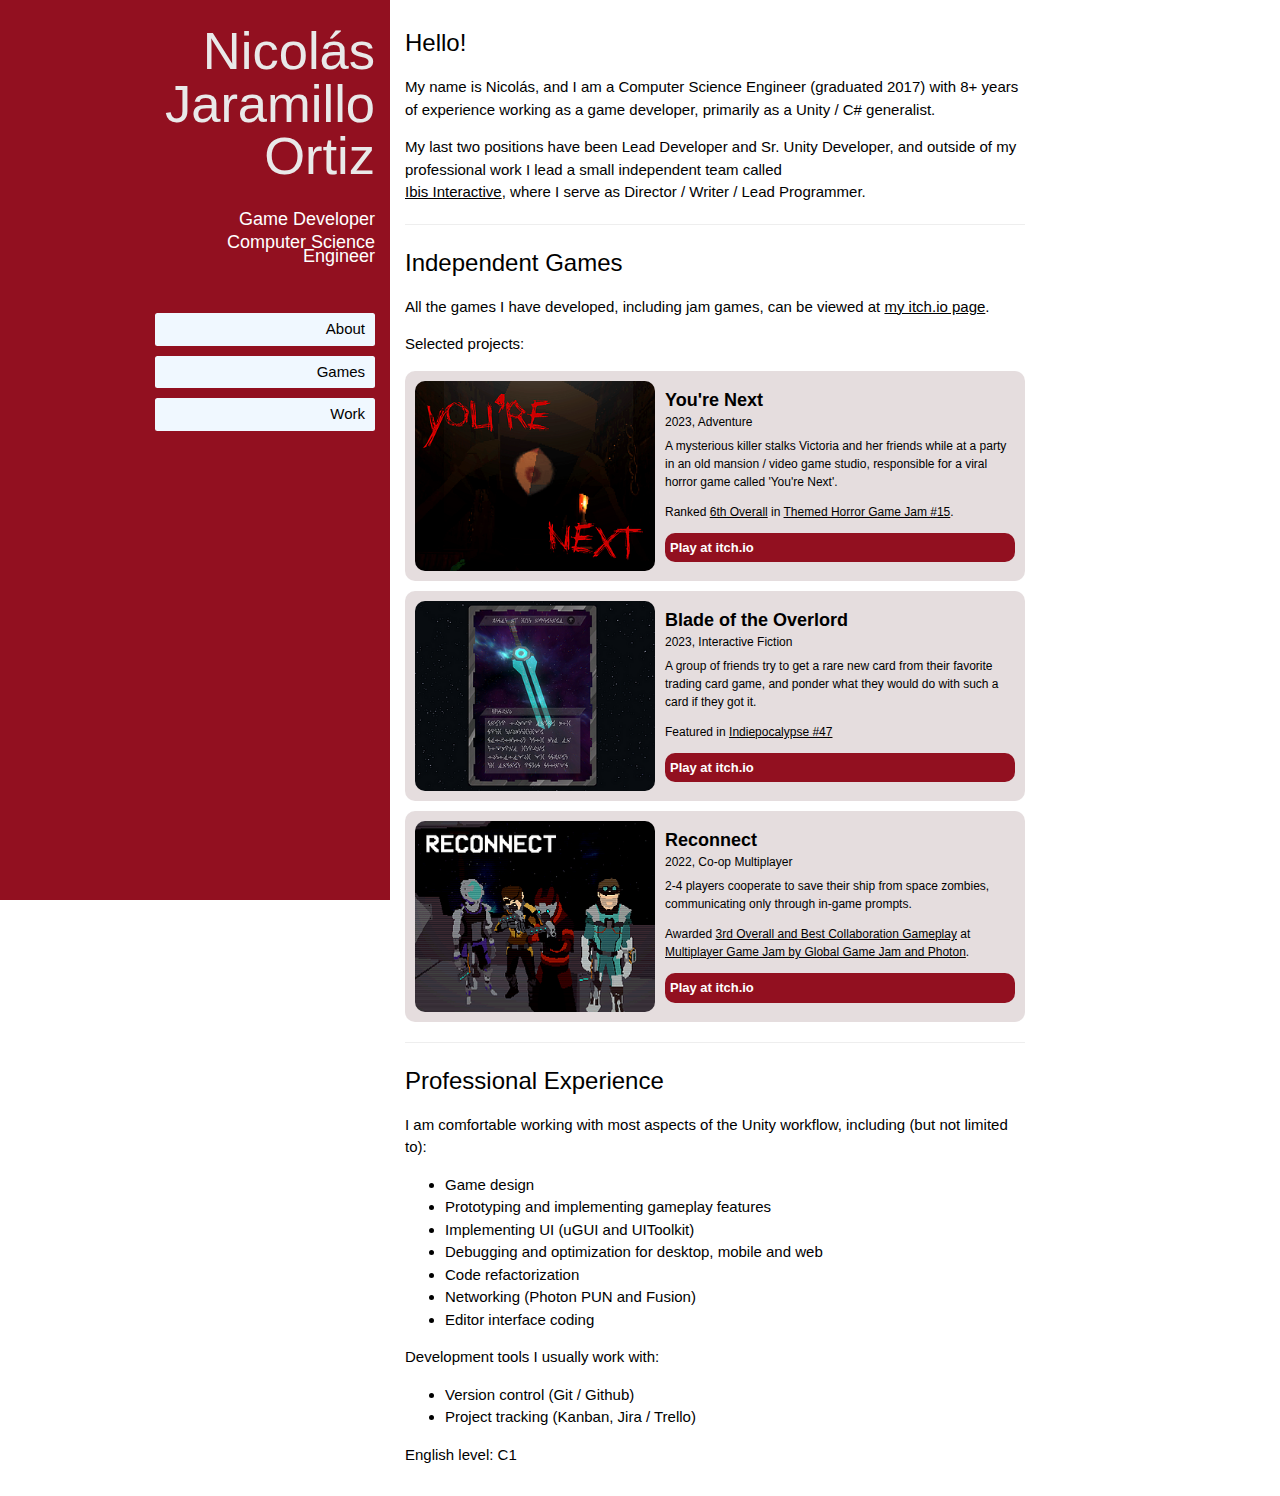
==== index.html @ 831c1772 "selected projects" ====
<!DOCTYPE html>
<html lang="en">
<head>
    <meta charset="UTF-8">
    <meta name="viewport" content="width=device-width, initial-scale=1.0">
    <title>Nicolás Jaramillo Ortiz - Portfolio</title>
    <link rel="stylesheet" href="styles.css"> 
    <link rel="stylesheet" href="https://www.w3schools.com/w3css/4/w3.css"> 
</head>
<body>
    <section class="nav">
        <div class="content">
            <div class="nav-info">
                <h1>Nicolás Jaramillo Ortiz</h1>
                <div class="subtitle">
                    <h3>Game Developer</h3>
                    <h3>Computer Science Engineer</h3>
                </div>
            </div>
            <div class="nav-buttons">
                <a class="nav-button" href="#about">
                    <span class="nav-button-label">About</span>
                </a>
                <a class="nav-button" href="#games">
                    <span class="nav-button-label">Games</span>
                </a>
                <a class="nav-button" href="#work">
                    <span class="nav-button-label">Work</span>
                </a>
            </div>
        </div>
    </section>
    <section class="page">
        <div class="content">
            <section id="about">
                <h3>Hello!</h3>
                <p>
                    My name is Nicolás, and I am a Computer Science Engineer (graduated 2017) 
                    with 8+ years of experience working as a game developer, 
                    primarily as a Unity / C# generalist.
                </p>
                <p>
                    My last two positions have been Lead Developer and Sr. Unity Developer,
                    and outside of my professional work I lead a small independent team called<br>
                    <a href="https://ibis-interactive.github.io/">Ibis Interactive</a>,
                    where I serve as Director / Writer / Lead Programmer. 
                </p>
            </section>
            <hr>
            <section id="games">
                <h3>Independent Games</h3>
                <p>
                    All the games I have developed, including jam games, can be viewed at <a href="https://njaramillo.itch.io/">my itch.io page</a>.
                </p>
                <p>Selected projects:</p>
                <div>

                    <div class="game">
                        <img class="thumbnail" src="images/games/youre-next.png">
                        <div class="game-info">
                            <h4>You're Next</h4>
                            <h5>2023, Adventure</h5>
                            <p>
                                A mysterious killer stalks Victoria and her friends while at a party in an old mansion / video game studio, responsible for a viral horror game called 'You're Next'.
                            </p>
                            <p>
                                Ranked <a href="https://itch.io/jam/themed-horror-game-jam-15/rate/2287063" target="_blank">6th Overall</a> in <a href="https://itch.io/jam/themed-horror-game-jam-15">Themed Horror Game Jam #15</a>.
                            </p>
                            <a
                                class="play-game-btn" 
                                href="https://njaramillo.itch.io/youre-next"
                                target="_blank"
                            >Play at itch.io</a>
                        </div>
                    </div>

                    <div class="game">
                        <img class="thumbnail" src="images/games/blade.png">
                        <div class="game-info">
                            <h4>Blade of the Overlord</h4>
                            <h5>2023, Interactive Fiction</h5>
                            <p>
                                A group of friends try to get a rare new card from their favorite trading card game, and ponder what they would do with such a card if they got it.
                            </p>
                            <p>
                                Featured in <a href="https://pizzapranks.itch.io/indiepocalypse-47" target="_blank">Indiepocalypse #47</a>
                            </p>
                            <a
                                class="play-game-btn" 
                                href="https://njaramillo.itch.io/blade-of-the-overlord"
                                target="_blank"
                            >Play at itch.io</a>
                        </div>
                    </div>

                    <div class="game">
                        <img class="thumbnail" src="images/games/reconnect.png">
                        <div class="game-info">
                            <h4>Reconnect</h4>
                            <h5>2022, Co-op Multiplayer</h5>
                            <p>
                                2-4 players cooperate to save their ship from space zombies, communicating only through in-game prompts.
                            </p>
                            <p>
                                Awarded <a href="https://itch.io/jam/themed-horror-game-jam-15/rate/2287063" target="_blank">3rd Overall and Best Collaboration Gameplay</a> at <a href="https://itch.io/jam/back-to-school-multiplayer-game-jam-2022" target="_blank">Multiplayer Game Jam by Global Game Jam and Photon</a>.
                            </p>
                            <a
                                class="play-game-btn" 
                                href="https://njaramillo.itch.io/reconnect"
                                target="_blank"
                            >Play at itch.io</a>
                        </div>
                    </div>
                    
                </div>
            </section>
            <hr>
            <section id="work">
                <h3>Professional Experience</h3>
                <p>I am comfortable working with most aspects of the Unity workflow, including (but not limited to):</p>
                <ul>
                    <li>Game design</li>
                    <li>Prototyping and implementing gameplay features</li>
                    <li>Implementing UI (uGUI and UIToolkit)</li>
                    <li>Debugging and optimization for desktop, mobile and web</li>
                    <li>Code refactorization</li>
                    <li>Networking (Photon PUN and Fusion)</li>
                    <li>Editor interface coding</li>
                </ul>
                <p>Development tools I usually work with:</p>
                <ul>
                    <li>Version control (Git / Github)</li>
                    <li>Project tracking (Kanban, Jira / Trello)</li>
                </ul>
                <p>English level: C1</p>
        </div>
    </section>
</body>
</html>
---- styles.css ----
.game
{
    width: 100%;
    background-color: #dbcfd1b5;
    border-radius: 10px;
    display: flex;
    padding: 10px;
    margin-bottom: 10px;
}

.thumbnail
{
    border-radius: 10px;
    width: 40%;
    object-fit: contain;
}

.game-info
{
    width: 60%;
    height: 100%;
    margin-left: 10px;
}

.game-info h4
{
    font-size: 18px;
    font-weight: bold;
    line-height: 1;
}

.game-info h5
{
    font-size: 12px;
    line-height: 0.5;
}

.game-info p
{
    font-size: 12px;
}

.play-game-btn
{
    display: block;
    padding: 5px;
    border-radius: 10px;
    background-color: #921020;
    color: white;
    font-size: 13px;
    font-weight: bold;
    text-decoration: none;
}

.nav
{
    background-color: #921020;
    width: calc(50% - 250px);
    position: fixed;
    height: 100%;
    max-height: 100%;
}

.nav .content
{
    padding: 15px;
    position: relative;
    float: right;
    width: 250px;
    height: 100%;
}

.nav-info h1
{
    line-height: 1;
    text-align: right;
    font-size: 3.5em;
    color: rgb(233, 233, 233);
}

.nav-info .subtitle
{
    padding-top: 10px;
    text-align: right;
    line-height: 0.75;
    color: rgb(255, 255, 255);
}

.nav-info h3
{
    font-size: 1.2em;
}

.page
{
    width: calc(50% + 250px);
    display: block;
    float: right;
}

.page .content
{
    float: left;
    width: 650px;
    height: 100%;
    padding: 15px;
}

.nav-buttons
{
    margin-top: 50px;
}

.nav-button
{
    display: block;
    background-color: aliceblue;
    margin: 10px 0;
    border-radius: 2.5px;
    text-decoration: none;
}

.nav-button:hover
{
    background-color: #33887A;
    border-radius: 2.5px;
    color: white;
}

.selected
{
    background-color: #002E28;
    border-radius: 2.5px;
    color: white;
}

.nav-button-label
{
    display: block;
    text-align: right;
    padding: 5px 10px;
}

@media only screen and (max-width:1000px)
{
    .nav
    {
        width: 100%;
        max-height: 90px;
        min-height: 40px;
        height: 12vw;
        background: #921020;
        float: left;
    }

    .nav .content
    {
        position: relative;
        width: 100%;
        padding-left: 7.5%;
        height: 100%;
        margin: 0 auto;
    }

    .nav-info .subtitle
    {
        display: flex;
        justify-content: space-between;
        padding-top: 1vw;
    }

    .nav-info
    {
        max-width: 50%;
    }

    .nav-info h1
    {
        line-height: 0.1;
        font-size: 4.6vw;
        text-align: left;
    }

    .nav-info h3
    {
        font-size: 15px;
    }

    .nav-buttons
    {
        width: 40%;
        position: absolute;
        right: 15px;
        top: 0;
        margin-top: 10px;
        display: flex;
        height: 65%;
    }

    .nav-button
    {
        height: 100%;
        flex: 1;
        margin: 5px;
        justify-content: center;
        align-content: center;
    }

    .selected
    {
        height: 100%;
        justify-content: center;
        align-content: center;
    }

    .nav-button-label
    {
        text-align: center;
        line-height: 1.25;
    }

    .page
    {
        width: 100%;
        float: left;
        display: flex;
        justify-content: center;
        align-items: center;
        padding-top: 90px;
    }
}

@media only screen and (max-width:700px)
{
    .nav-info .subtitle
    {
        visibility: hidden;
    }

    .nav-info h1
    {
        line-height: 0.86;
        font-size: 4vw;
    }

    .nav
    {
        height: 7.5vw
    }

    .nav .content
    {
        padding-top: 0px;
    }

    .page
    {
        padding-top: 5vw;
    }

    .nav-buttons
    {
        margin-top: 0;
    }

    .nav-button-label
    {
        font-size: 2vw;
        line-height: 1;
    }

    .nav-buttons
    {
        width: 45%;
        height: 70%;
    }
}
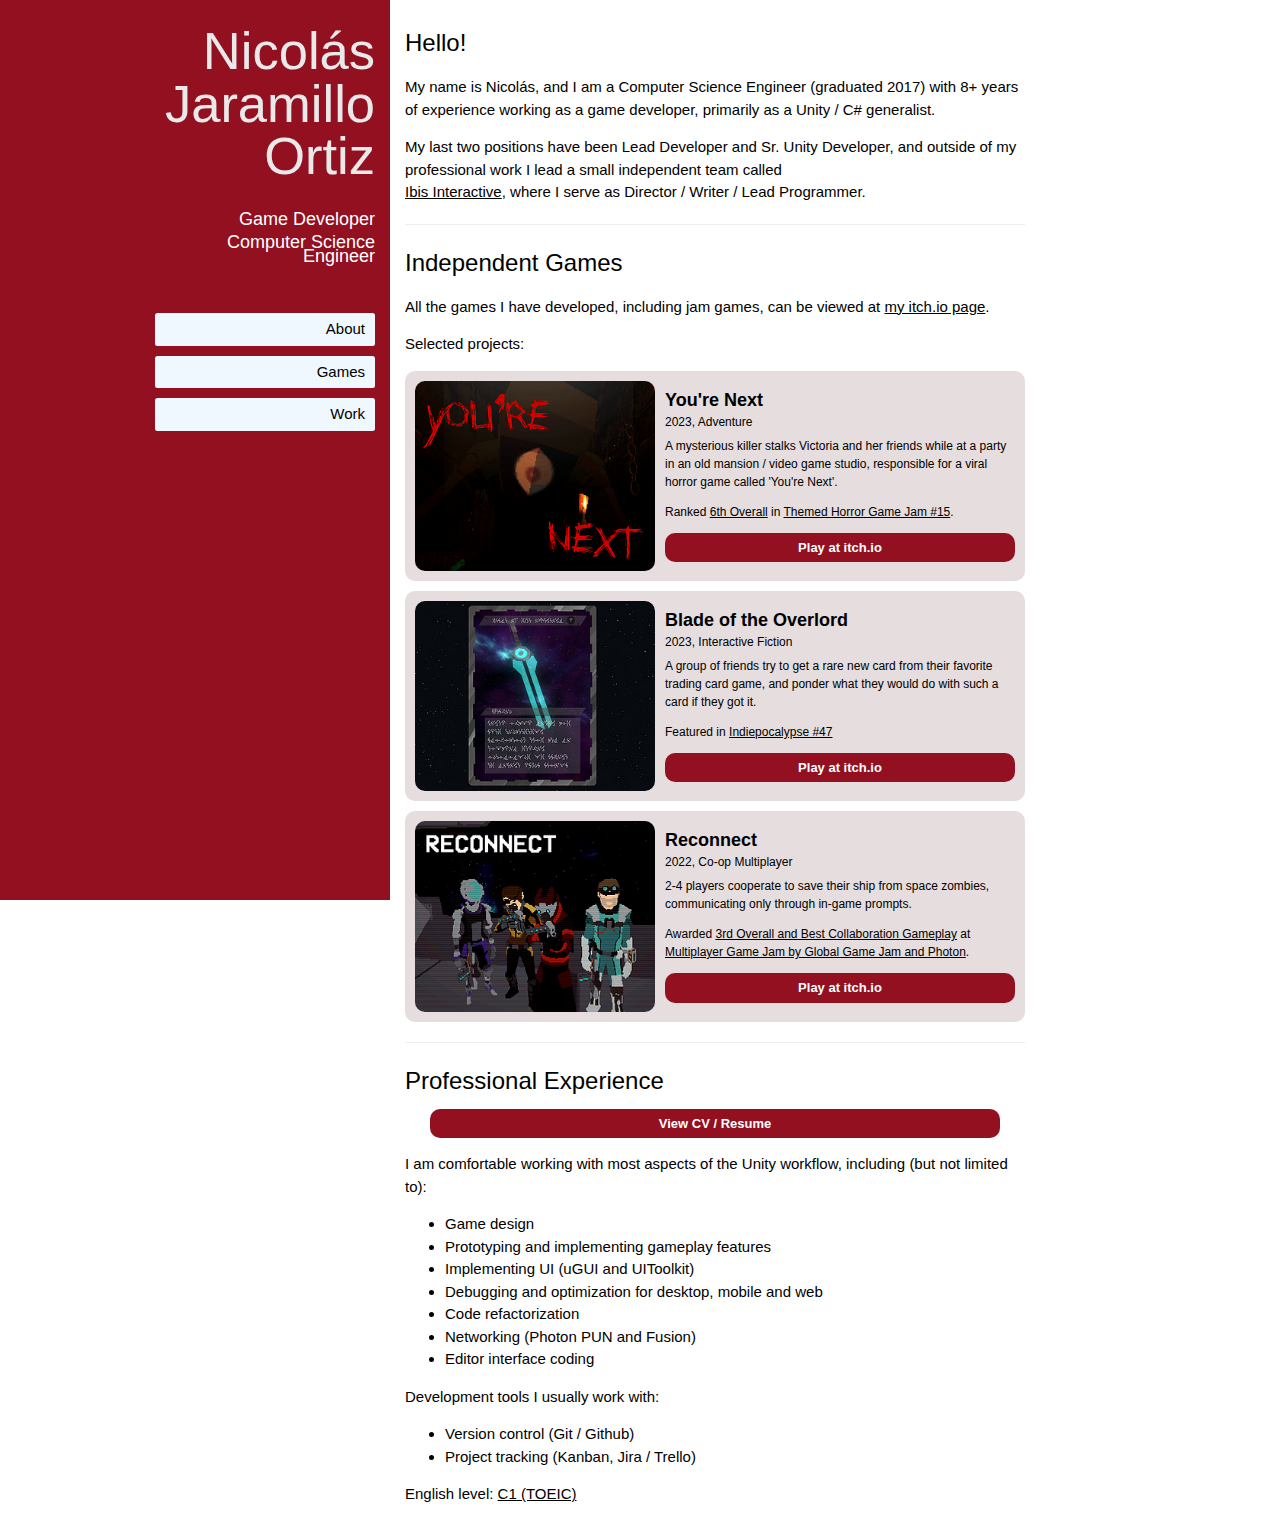
==== commit dc24d81b: "resume" ====
--- a/index.html
+++ b/index.html
@@ -117,6 +117,7 @@
             <hr>
             <section id="work">
                 <h3>Professional Experience</h3>
+                <a class="resume-btn" href="https://drive.google.com/file/d/1Tozuwv4XGOQXOXQSfHz2F4Dopp8ogQ15/view?usp=drive_link" target="_blank">View CV / Resume</a>
                 <p>I am comfortable working with most aspects of the Unity workflow, including (but not limited to):</p>
                 <ul>
                     <li>Game design</li>
@@ -132,7 +133,7 @@
                     <li>Version control (Git / Github)</li>
                     <li>Project tracking (Kanban, Jira / Trello)</li>
                 </ul>
-                <p>English level: C1</p>
+                <p>English level: <a href="https://drive.google.com/file/d/1Em8xGtRNuFofacpXKhWxbnAyxIQt79CO/view?usp=drive_link" target="_blank">C1 (TOEIC)</a></p>
         </div>
     </section>
 </body>
--- a/styles.css
+++ b/styles.css
@@ -50,6 +50,21 @@
     font-size: 13px;
     font-weight: bold;
     text-decoration: none;
+    text-align: center;
+}
+
+.resume-btn
+{
+    display: block;
+    padding: 5px;
+    border-radius: 10px;
+    background-color: #921020;
+    color: white;
+    font-size: 13px;
+    font-weight: bold;
+    text-decoration: none;
+    text-align: center;
+    margin: 0 25px;
 }
 
 .nav
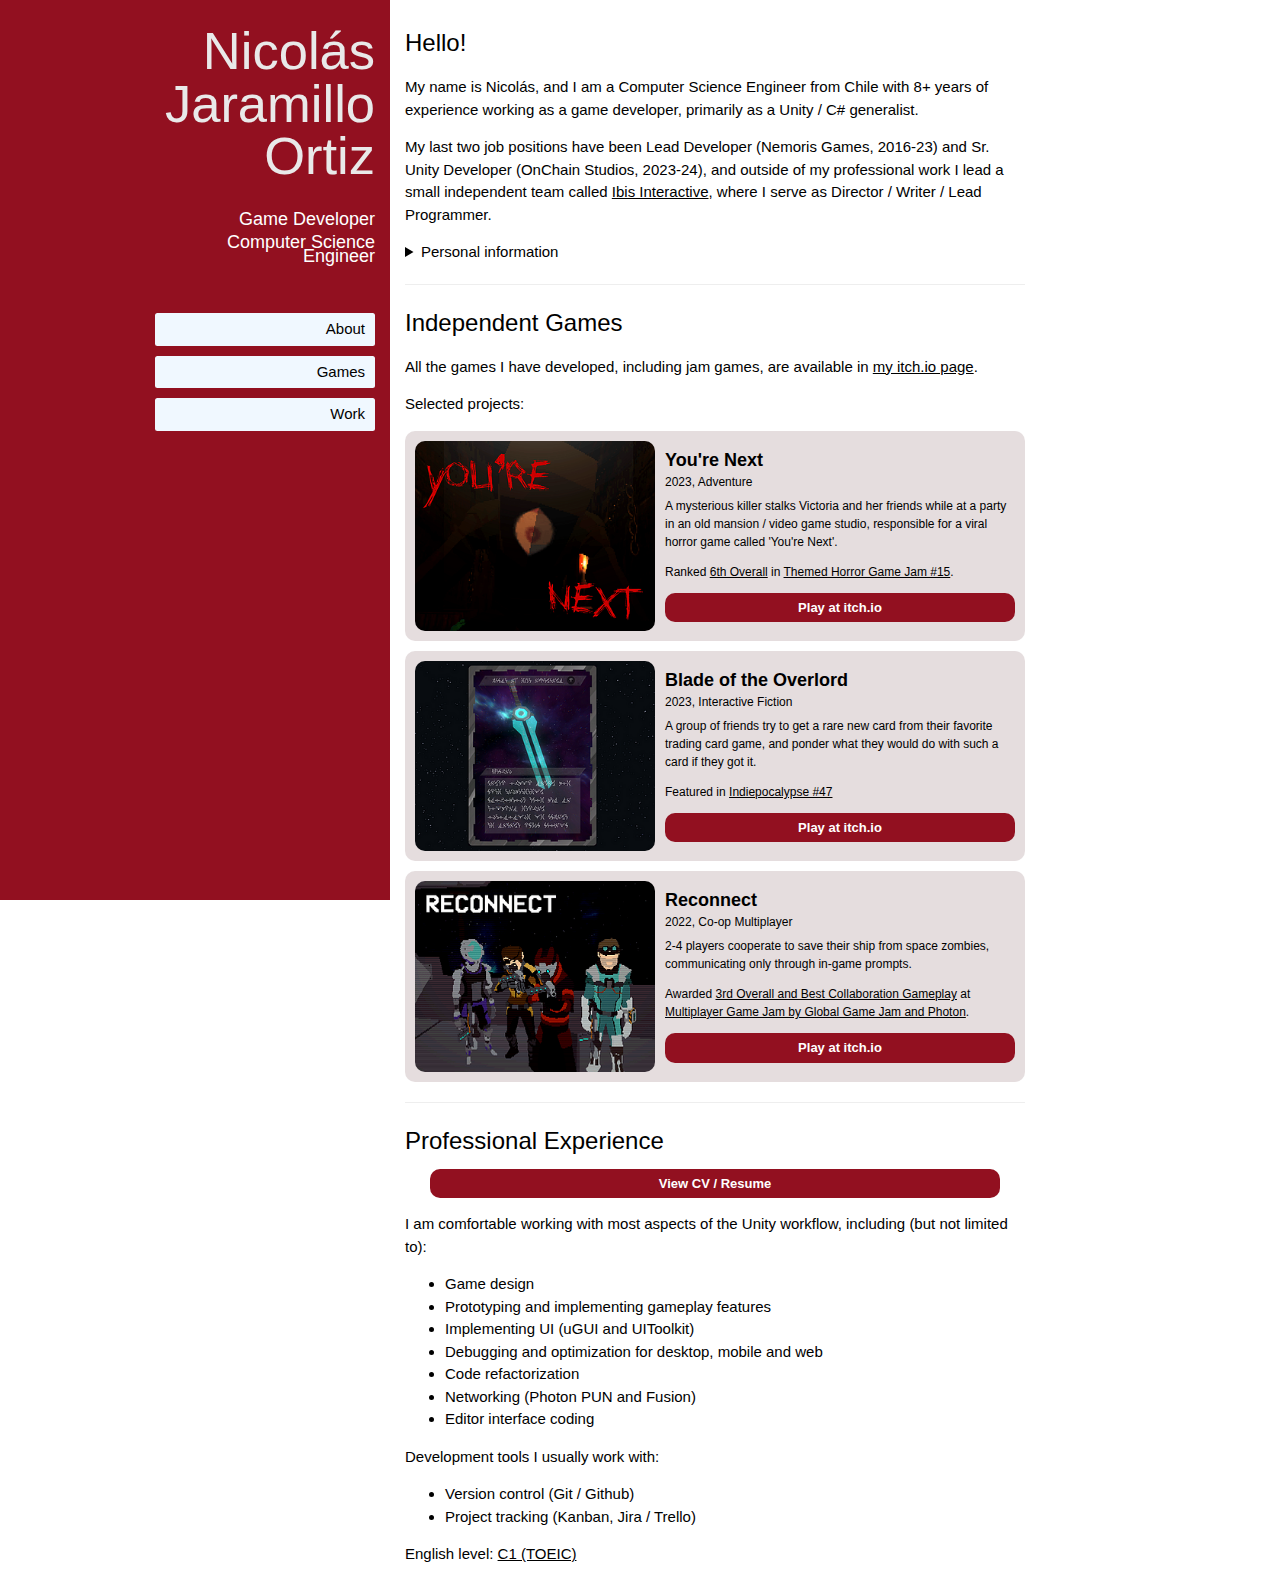
==== commit 2b7f793c: "personal data" ====
--- a/index.html
+++ b/index.html
@@ -35,22 +35,31 @@
             <section id="about">
                 <h3>Hello!</h3>
                 <p>
-                    My name is Nicolás, and I am a Computer Science Engineer (graduated 2017) 
+                    My name is Nicolás, and I am a Computer Science Engineer from Chile 
                     with 8+ years of experience working as a game developer, 
                     primarily as a Unity / C# generalist.
                 </p>
                 <p>
-                    My last two positions have been Lead Developer and Sr. Unity Developer,
-                    and outside of my professional work I lead a small independent team called<br>
+                    My last two job positions have been Lead Developer (Nemoris Games, 2016-23) and Sr. Unity Developer (OnChain Studios, 2023-24),
+                    and outside of my professional work I lead a small independent team called
                     <a href="https://ibis-interactive.github.io/">Ibis Interactive</a>,
                     where I serve as Director / Writer / Lead Programmer. 
                 </p>
+                <details>
+                    <summary>Personal information</summary>
+                    <ul>
+                        <li>My last name is Jaramillo and my maternal last name is Ortiz; in Chile we use both</li>
+                        <li>My preferred pronouns are he/him</li>
+                        <li>My first language is spanish</li>
+                        <li>My timezone is Santiago Time (GMT-4)</li>
+                    </ul>
+                </details>
             </section>
             <hr>
             <section id="games">
                 <h3>Independent Games</h3>
                 <p>
-                    All the games I have developed, including jam games, can be viewed at <a href="https://njaramillo.itch.io/">my itch.io page</a>.
+                    All the games I have developed, including jam games, are available in <a href="https://njaramillo.itch.io/">my itch.io page</a>.
                 </p>
                 <p>Selected projects:</p>
                 <div>
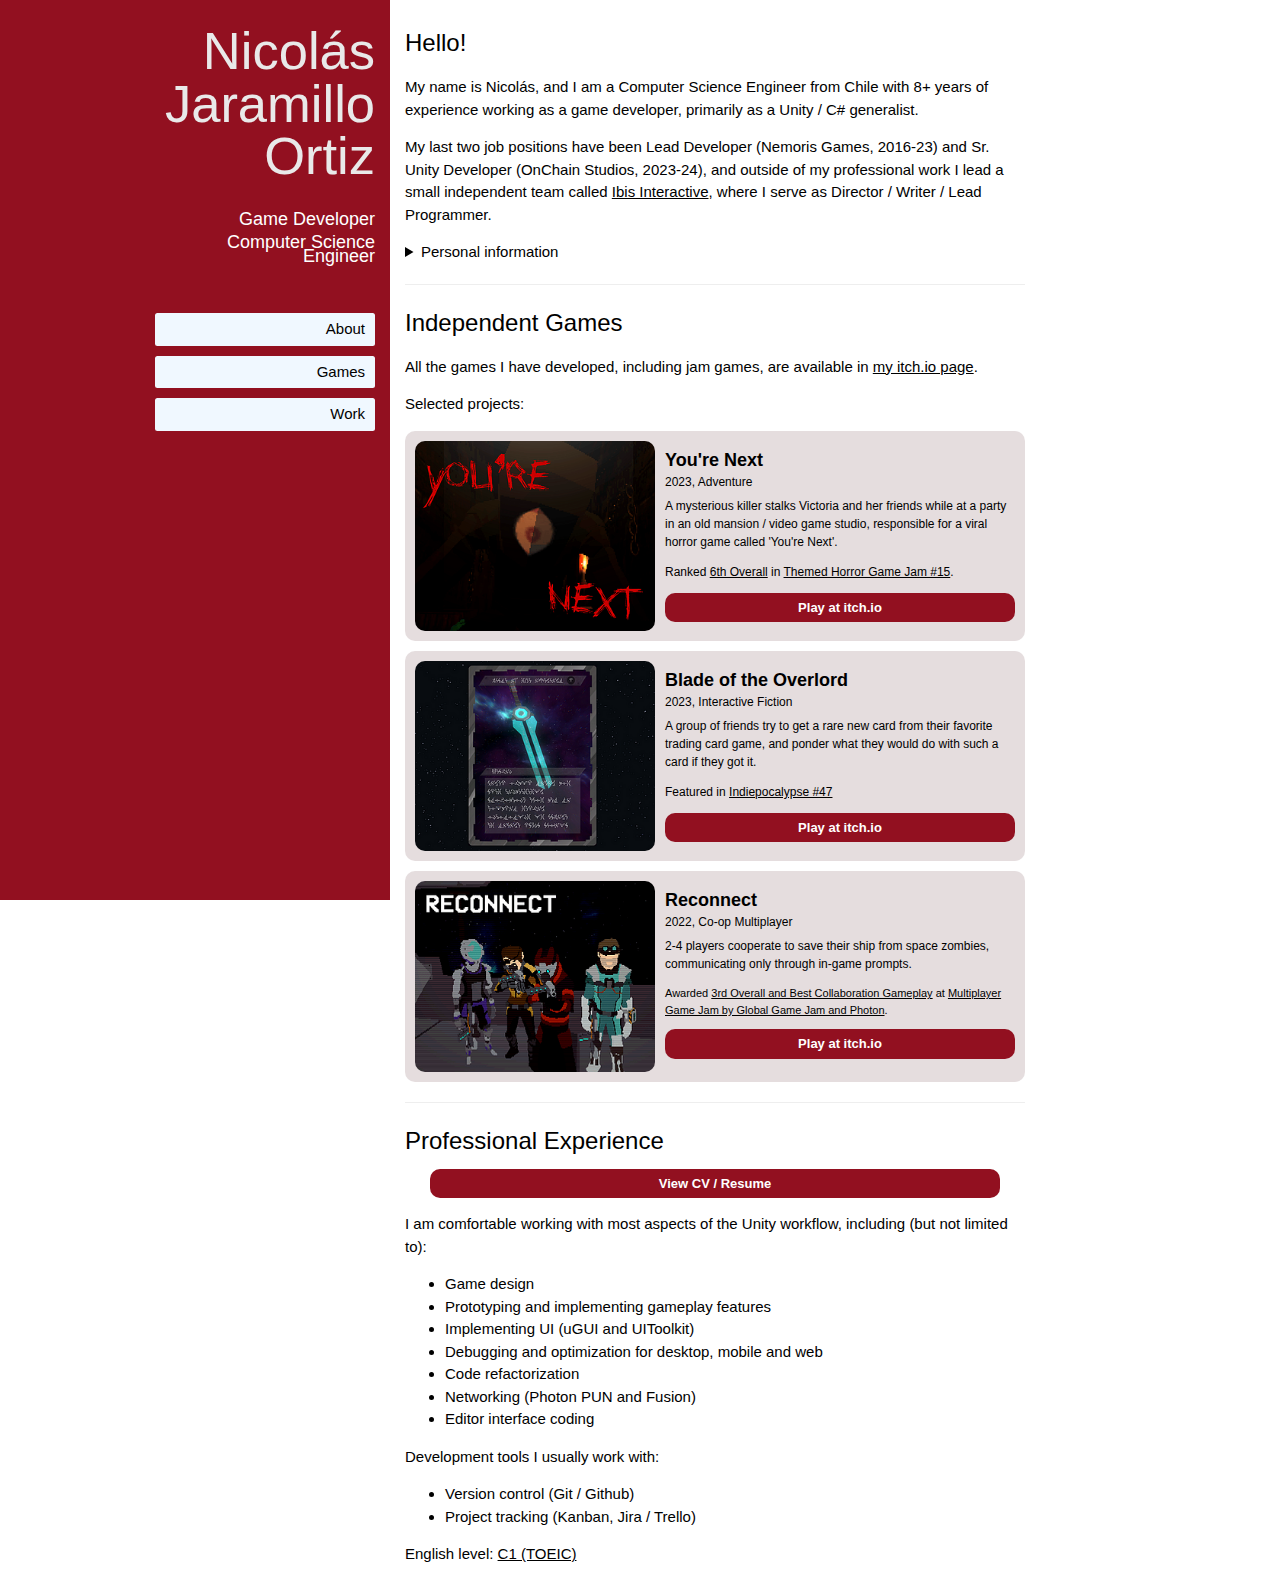
==== commit f98aadb8: "fix reconnect" ====
--- a/index.html
+++ b/index.html
@@ -110,7 +110,7 @@
                             <p>
                                 2-4 players cooperate to save their ship from space zombies, communicating only through in-game prompts.
                             </p>
-                            <p>
+                            <p id="reconnectAwards">
                                 Awarded <a href="https://itch.io/jam/themed-horror-game-jam-15/rate/2287063" target="_blank">3rd Overall and Best Collaboration Gameplay</a> at <a href="https://itch.io/jam/back-to-school-multiplayer-game-jam-2022" target="_blank">Multiplayer Game Jam by Global Game Jam and Photon</a>.
                             </p>
                             <a
--- a/styles.css
+++ b/styles.css
@@ -154,6 +154,11 @@
     display: block;
     text-align: right;
     padding: 5px 10px;
+}
+
+#reconnectAwards
+{
+    font-size: 11px;
 }
 
 @media only screen and (max-width:1000px)
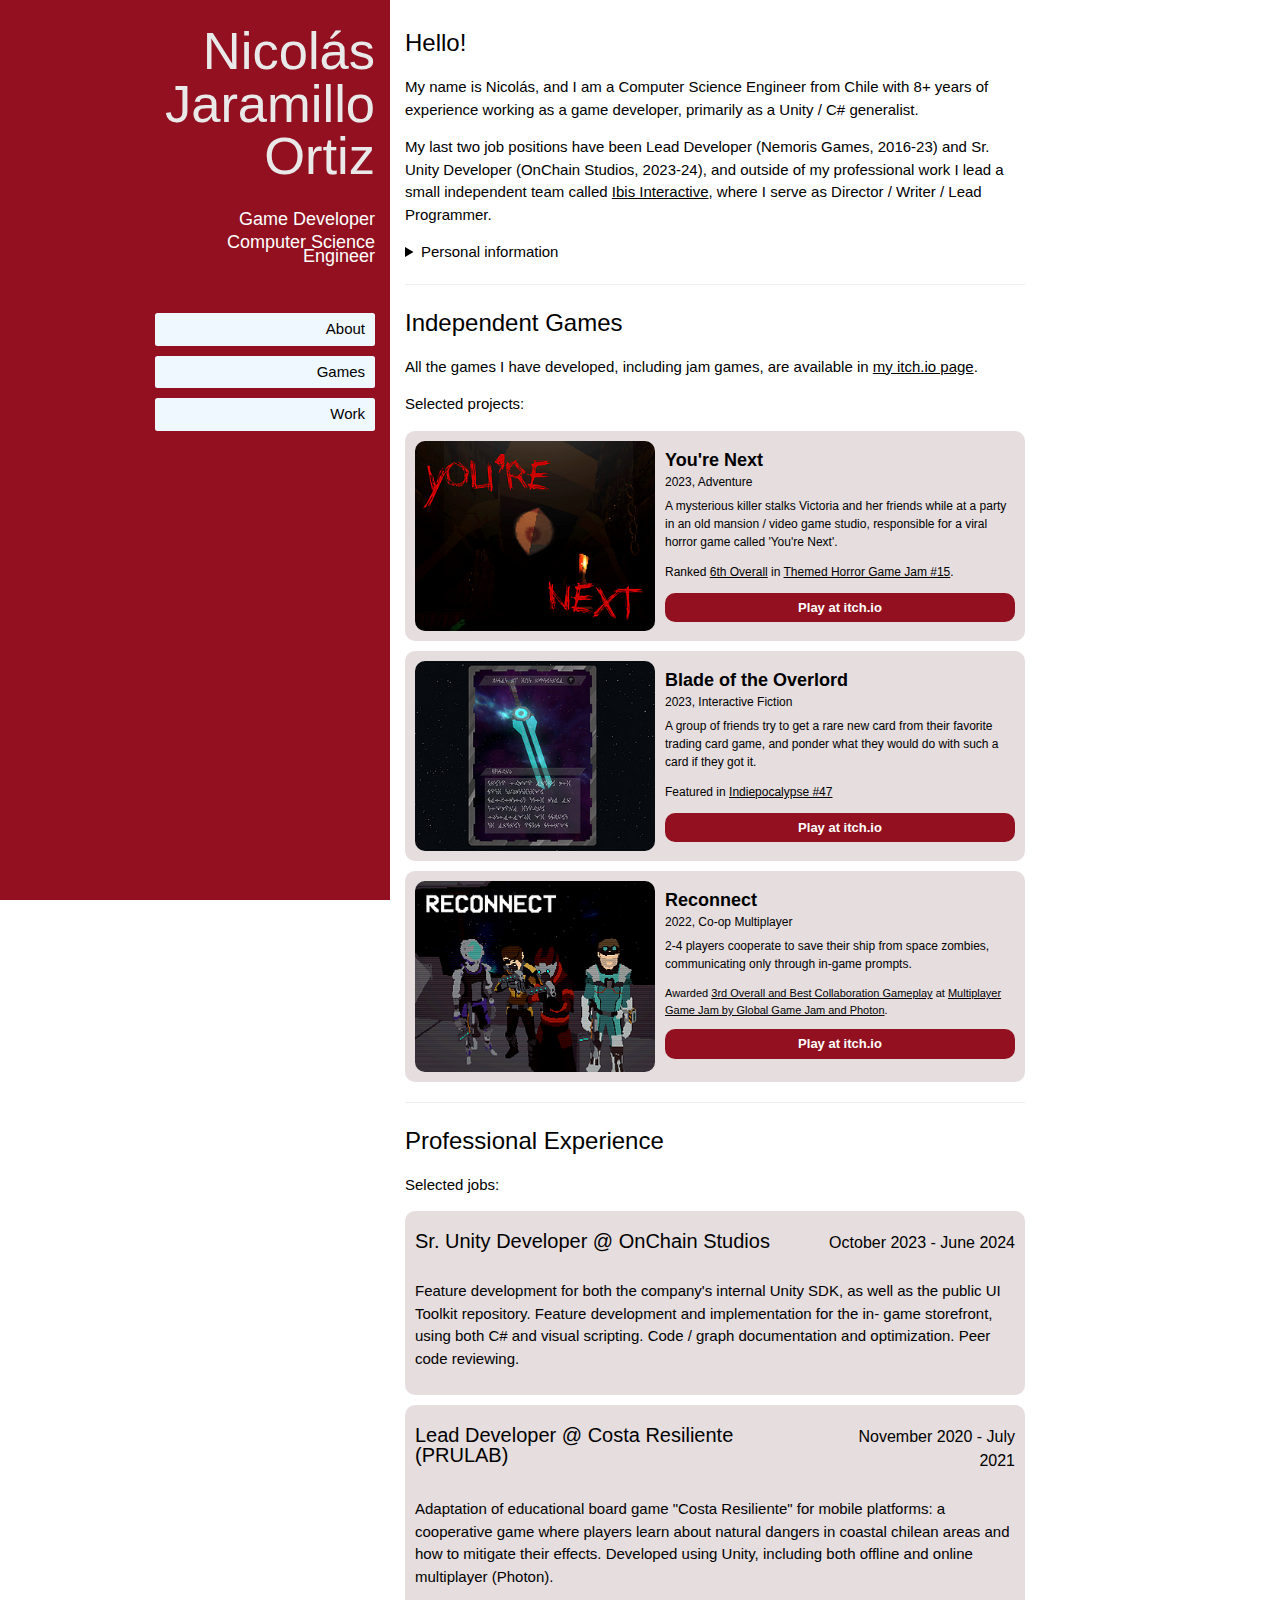
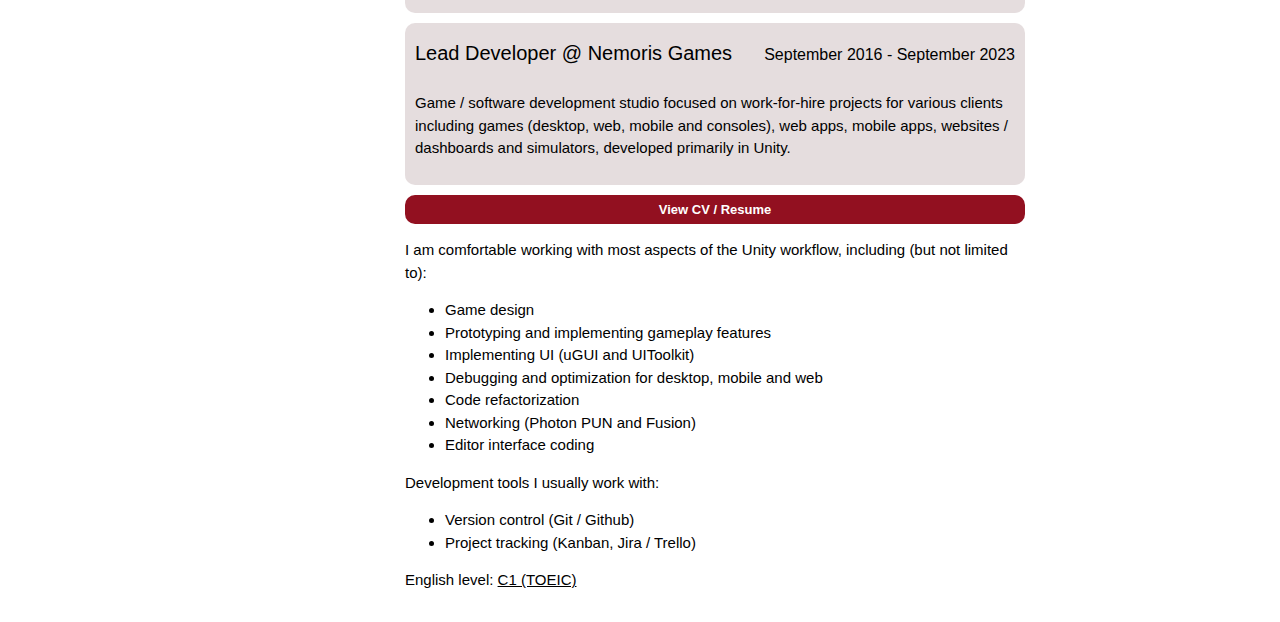
==== commit dafa22d6: "jobs" ====
--- a/index.html
+++ b/index.html
@@ -126,7 +126,54 @@
             <hr>
             <section id="work">
                 <h3>Professional Experience</h3>
+                
+                <p>Selected jobs:</p>
+                <div>
+
+                    <div class="job">
+                        <div class="job-header">
+                            <h4>Sr. Unity Developer @ OnChain Studios</h4>
+                            <h6 class="job-date">October 2023 - June 2024</h6>
+                            <h6 class="job-date-min">2023-24</h6>
+                        </div>
+                        <p>
+                            Feature development for both the company's internal Unity SDK, as well as the
+                            public UI Toolkit repository. Feature development and implementation for the in-
+                            game storefront, using both C# and visual scripting. Code / graph documentation
+                            and optimization. Peer code reviewing.
+                        </p>
+                    </div>
+
+                    <div class="job">
+                        <div class="job-header">
+                            <h4>Lead Developer @ Costa Resiliente (PRULAB)</h4>
+                            <h6 class="job-date">November 2020 - July 2021</h6>
+                            <h6 class="job-date-min">2020-21</h6>
+                        </div>
+                        <p>
+                            Adaptation of educational board game "Costa Resiliente" for mobile platforms: a
+                            cooperative game where players learn about natural dangers in coastal chilean
+                            areas and how to mitigate their effects. Developed using Unity, including both
+                            offline and online multiplayer (Photon).
+                        </p>
+                    </div>
+
+                    <div class="job">
+                        <div class="job-header">
+                            <h4>Lead Developer @ Nemoris Games</h4>
+                            <h6 class="job-date">September 2016 - September 2023</h6>
+                            <h6 class="job-date-min">2016-23</h6>
+                        </div>
+                        <p>
+                            Game / software development studio focused on work-for-hire projects for various
+                            clients including games (desktop, web, mobile and consoles), web apps, mobile
+                            apps, websites / dashboards and simulators, developed primarily in Unity.
+                        </p>
+                    </div>
+
+                </div>
                 <a class="resume-btn" href="https://drive.google.com/file/d/1Tozuwv4XGOQXOXQSfHz2F4Dopp8ogQ15/view?usp=drive_link" target="_blank">View CV / Resume</a>
+                
                 <p>I am comfortable working with most aspects of the Unity workflow, including (but not limited to):</p>
                 <ul>
                     <li>Game design</li>
--- a/styles.css
+++ b/styles.css
@@ -64,7 +64,39 @@
     font-weight: bold;
     text-decoration: none;
     text-align: center;
-    margin: 0 25px;
+    margin-bottom: 10px;
+}
+
+.job
+{
+    width: 100%;
+    background-color: #dbcfd1b5;
+    border-radius: 10px;
+    padding: 10px;
+    margin-bottom: 10px;
+}
+
+.job h4
+{
+    line-height: 1;
+}
+
+.job-header
+{
+    display: flex;
+}
+
+.job-date
+{
+    text-align: right;
+    flex-grow: 1;
+}
+
+.job-date-min
+{
+    display: none;
+    text-align: right;
+    flex-grow: 1;
 }
 
 .nav
@@ -294,4 +326,14 @@
         width: 45%;
         height: 70%;
     }
+
+    .job-date
+    {
+        display: none;
+    }
+
+    .job-date-min
+    {
+        display: inline-block;
+    }
 }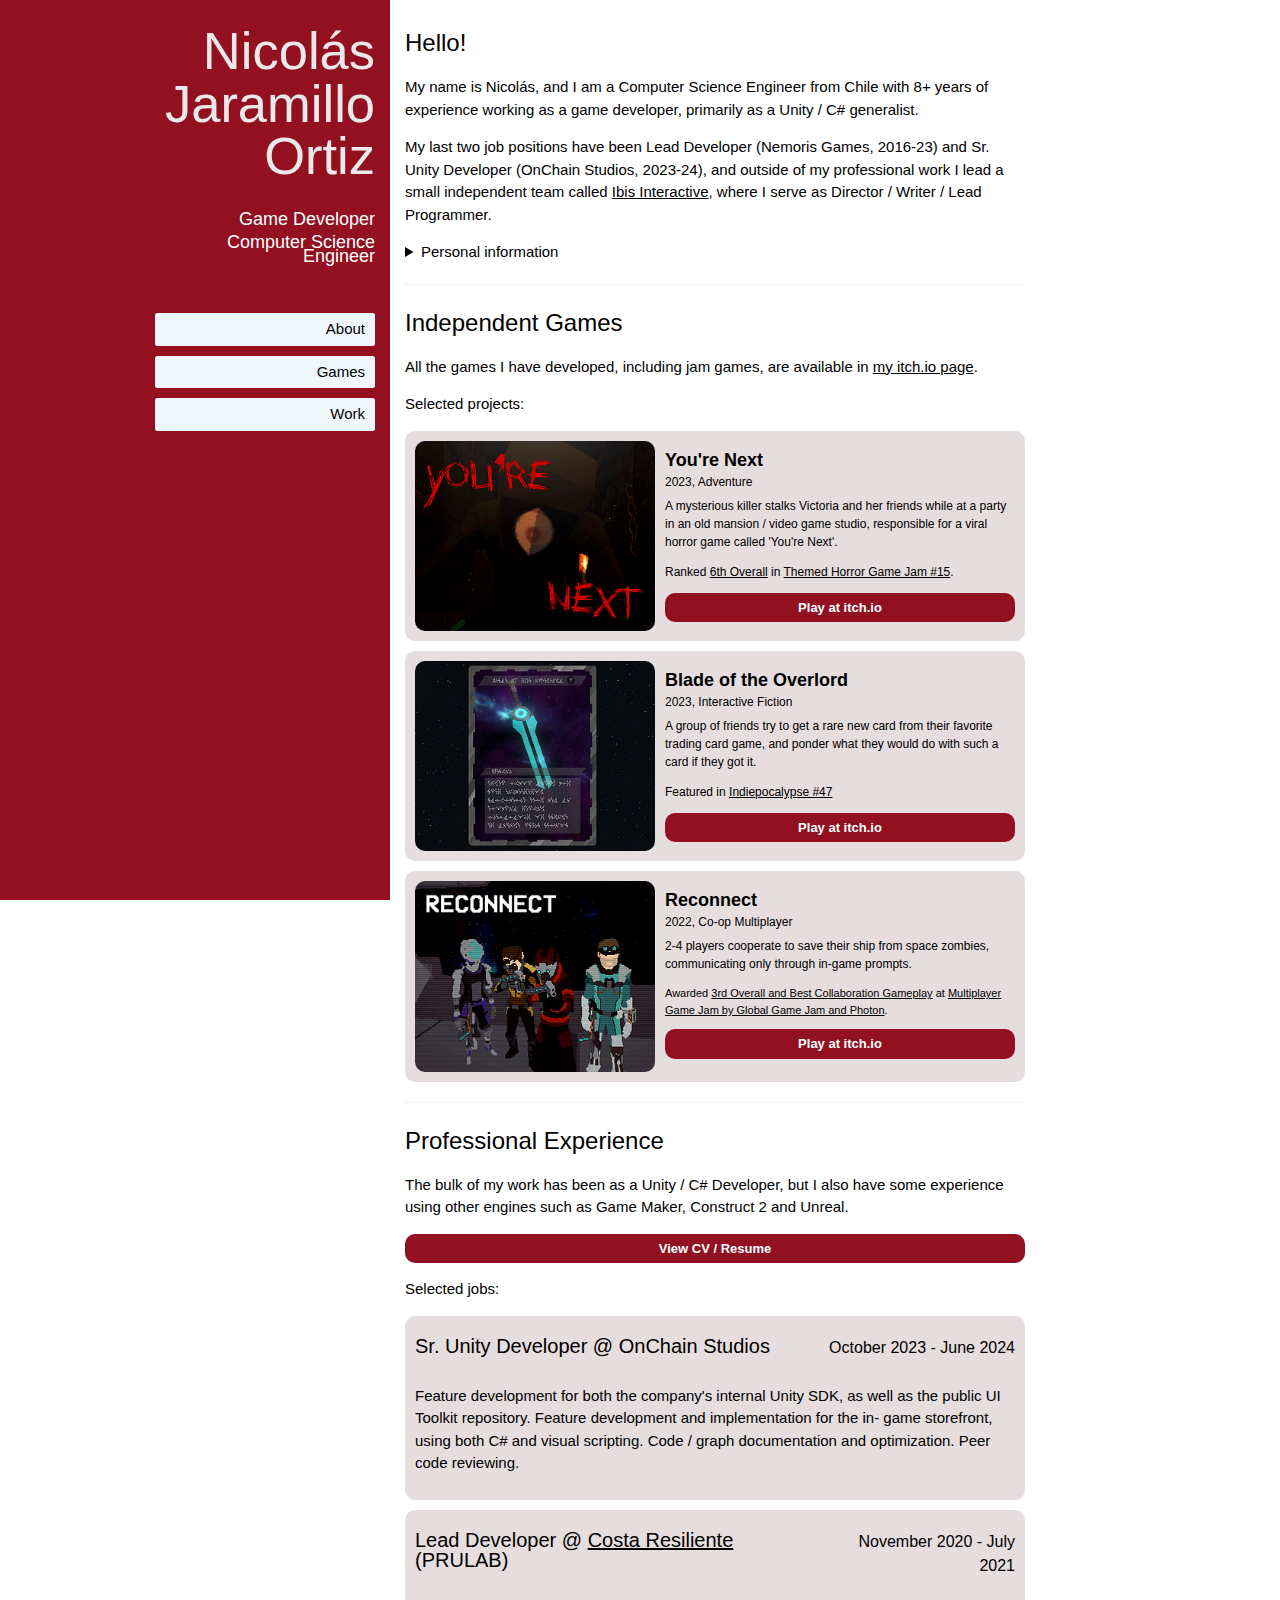
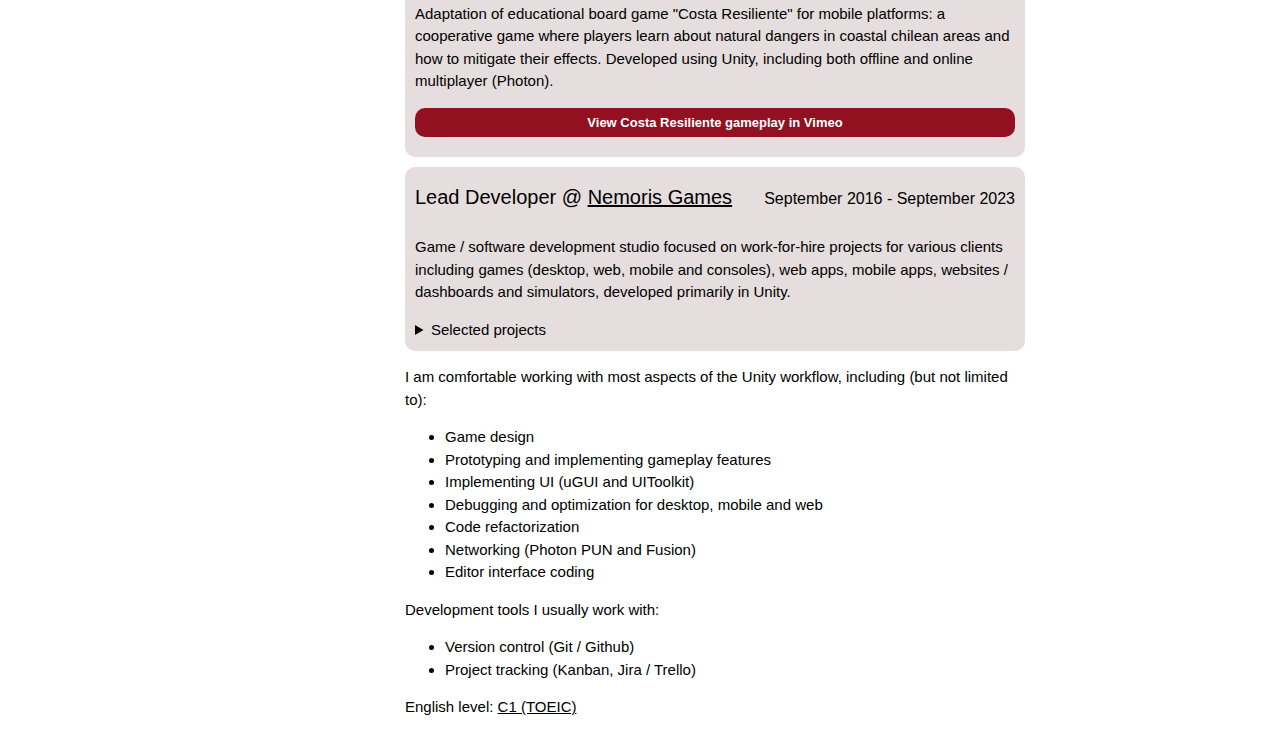
==== commit bd0ca91d: "nemoris portfolio + costa resiliente video link" ====
--- a/index.html
+++ b/index.html
@@ -126,7 +126,8 @@
             <hr>
             <section id="work">
                 <h3>Professional Experience</h3>
-                
+                <p>The bulk of my work has been as a Unity / C# Developer, but I also have some experience using other engines such as Game Maker, Construct 2 and Unreal.</p>
+                <a class="resume-btn" href="https://drive.google.com/file/d/1Tozuwv4XGOQXOXQSfHz2F4Dopp8ogQ15/view?usp=drive_link" target="_blank">View CV / Resume</a>
                 <p>Selected jobs:</p>
                 <div>
 
@@ -146,7 +147,7 @@
 
                     <div class="job">
                         <div class="job-header">
-                            <h4>Lead Developer @ Costa Resiliente (PRULAB)</h4>
+                            <h4>Lead Developer @ <a href="https://pru-lab.cl/costa-resiliente/" target="_blank">Costa Resiliente</a> (PRULAB)</h4>
                             <h6 class="job-date">November 2020 - July 2021</h6>
                             <h6 class="job-date-min">2020-21</h6>
                         </div>
@@ -156,11 +157,12 @@
                             areas and how to mitigate their effects. Developed using Unity, including both
                             offline and online multiplayer (Photon).
                         </p>
+                        <a class="resume-btn" href="https://vimeo.com/730157316" target="_blank">View Costa Resiliente gameplay in Vimeo</a>
                     </div>
 
                     <div class="job">
                         <div class="job-header">
-                            <h4>Lead Developer @ Nemoris Games</h4>
+                            <h4>Lead Developer @ <a href="https://nemorisgames.com/" target="_blank">Nemoris Games</a></h4>
                             <h6 class="job-date">September 2016 - September 2023</h6>
                             <h6 class="job-date-min">2016-23</h6>
                         </div>
@@ -169,10 +171,66 @@
                             clients including games (desktop, web, mobile and consoles), web apps, mobile
                             apps, websites / dashboards and simulators, developed primarily in Unity.
                         </p>
+                        <details>
+                            <summary>Selected projects</summary>
+                            <div class="job-game">
+                                <h5><a href="https://nemorisgames.com/portfolio/apruebo-run/" target="_blank">Apruebo Run</a></h5>
+                                <p>
+                                    Infinite runner where you collect coins and voting-related items. Your score not only unlocks cosmetics but also contributes to a global community score that has various objectives. Collaborate to reach the goal together!
+                                    <br>
+                                    Responsibilities:
+                                </p>
+                                <ul>
+                                    <li>Concept, game design</li>
+                                    <li>Gameplay implementation</li>
+                                    <li>Optimization for mobile</li>
+                                    <li>User interface implementation</li>
+                                    <li>Network synced score system</li>
+                                    <li>Implemented sharing pictures and score to social media</li>
+                                </ul>
+                            </div>
+                            <div class="job-game">
+                                <h5><a href="https://nemorisgames.com/portfolio/cpr-dea/" target="_blank">Incaps CPR & DEA Learning Course</a></h5>
+                                <p>
+                                    VR (Oculus Quest) medical training simulator for performing CPR and using an AED.
+                                    <br>
+                                    Responsibilities:
+                                </p>
+                                <ul>
+                                    <li>Feature programming</li>
+                                    <li>Implementing user interface</li>
+                                </ul>
+                            </div>
+                            <div class="job-game">
+                                <h5><a href="https://nemorisgames.com/portfolio/war-in-the-skies/" target="_blank">War in the Skies</a></h5>
+                                <p>
+                                    Mobile aerial combat game where the player leads a strike team of pilots that must fend off an alien invasion.
+                                    <br>
+                                    Responsibilities:
+                                </p>
+                                <ul>
+                                    <li>Porting original js scripts to C#</li>
+                                    <li>Script and character writing (alpha)</li>
+                                    <li>Implementing dialogue system using YarnSpinner (alpha)</li>
+                                </ul>
+                            </div>
+                            <div class="job-game">
+                                <h5><a href="https://nemorisgames.com/portfolio/surviving-aliens/" target="_blank">Surviving Aliens</a></h5>
+                                <p>
+                                    Online multiplayer social game based on Werewolf, where the humans must find the hidden aliens in the group, while the aliens must eliminate all humans.
+                                    <br>
+                                    Responsibilities:
+                                </p>
+                                <ul>
+                                    <li>Syncing client gameplay with networking server using web-sockets</li>
+                                    <li>Implementing user interface</li>
+                                    <li>Implementing player animations</li>
+                                </ul>
+                            </div>
+                        </details>
                     </div>
 
                 </div>
-                <a class="resume-btn" href="https://drive.google.com/file/d/1Tozuwv4XGOQXOXQSfHz2F4Dopp8ogQ15/view?usp=drive_link" target="_blank">View CV / Resume</a>
                 
                 <p>I am comfortable working with most aspects of the Unity workflow, including (but not limited to):</p>
                 <ul>
--- a/styles.css
+++ b/styles.css
@@ -193,6 +193,15 @@
     font-size: 11px;
 }
 
+.job-game
+{
+    width: auto;
+    background-color: #dbcfd1b5;
+    border-radius: 10px;
+    padding: 10px;
+    margin-bottom: 10px;
+}
+
 @media only screen and (max-width:1000px)
 {
     .nav
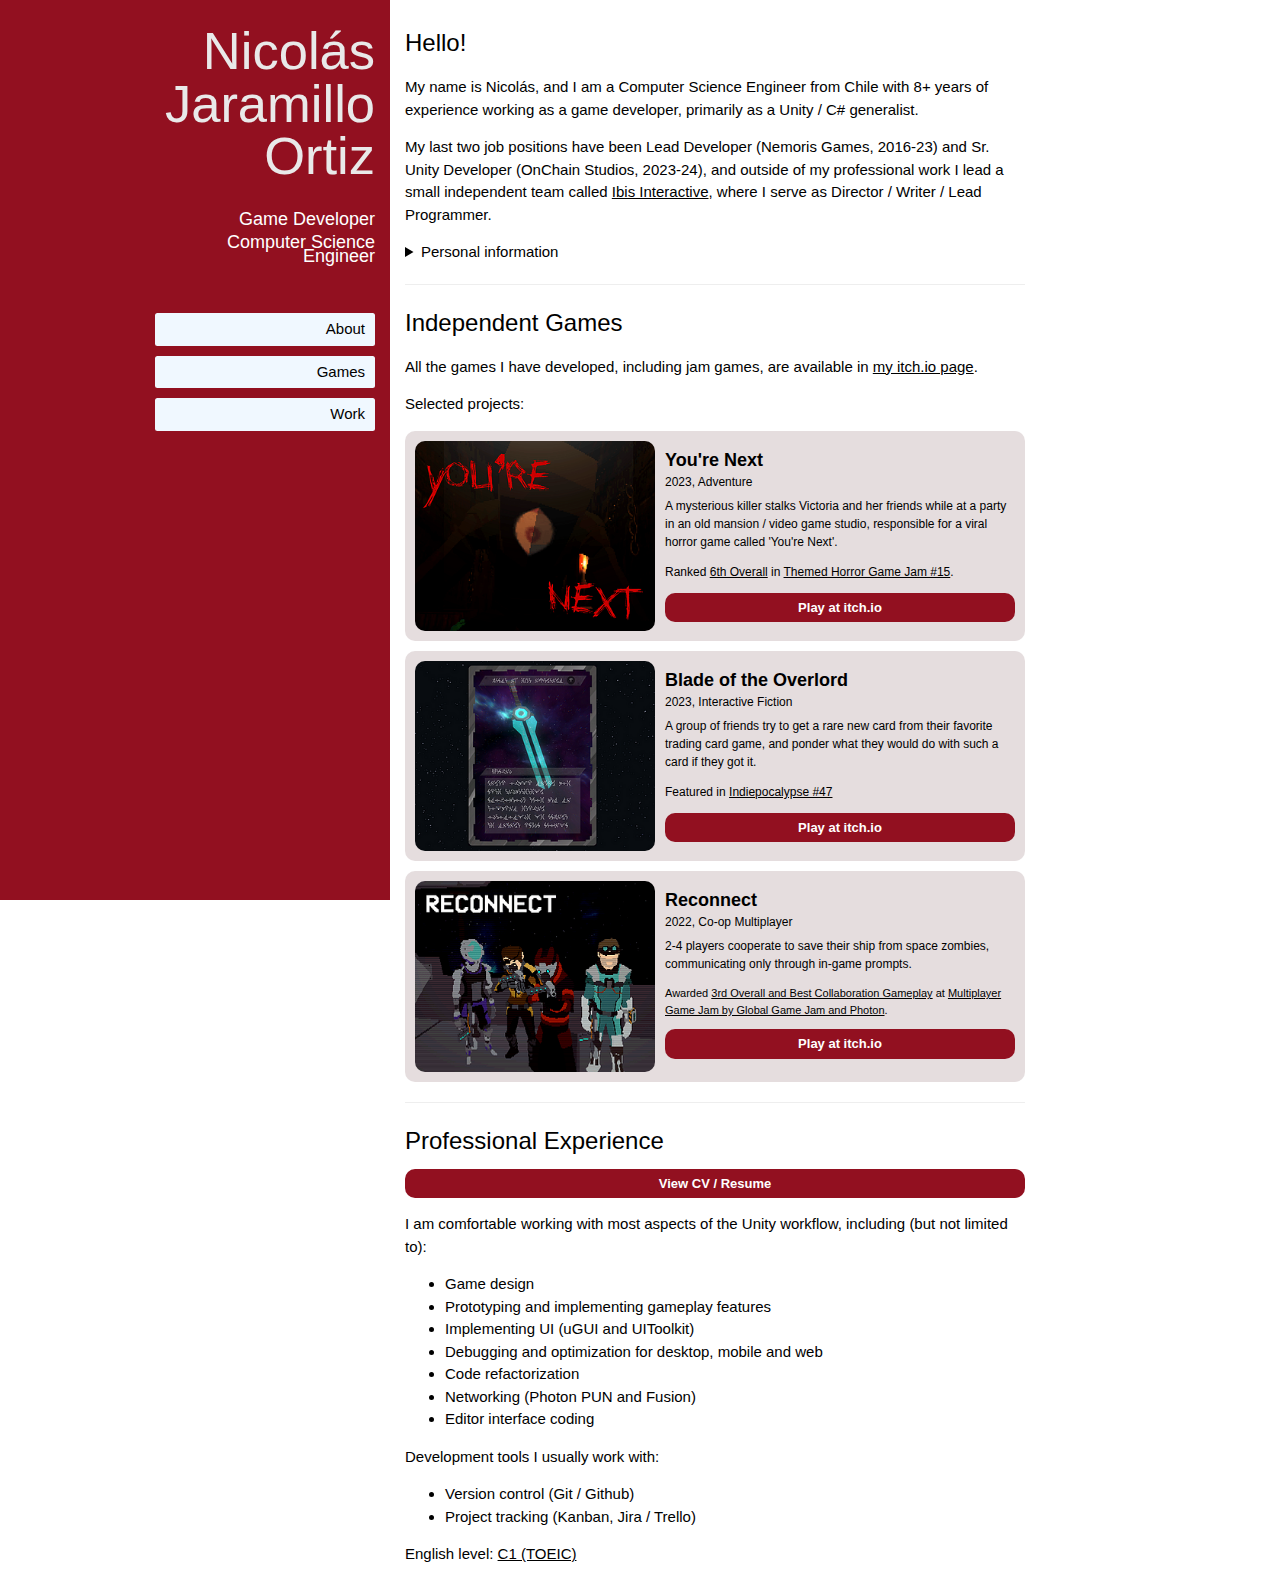
==== commit 6aa7209c: "updated ibis website" ====
--- a/index.html
+++ b/index.html
@@ -42,7 +42,7 @@
                 <p>
                     My last two job positions have been Lead Developer (Nemoris Games, 2016-23) and Sr. Unity Developer (OnChain Studios, 2023-24),
                     and outside of my professional work I lead a small independent team called
-                    <a href="https://ibis-interactive.github.io/">Ibis Interactive</a>,
+                    <a href="https://www.ibisinteractive.cl">Ibis Interactive</a>,
                     where I serve as Director / Writer / Lead Programmer. 
                 </p>
                 <details>
@@ -126,112 +126,7 @@
             <hr>
             <section id="work">
                 <h3>Professional Experience</h3>
-                <p>The bulk of my work has been as a Unity / C# Developer, but I also have some experience using other engines such as Game Maker, Construct 2 and Unreal.</p>
                 <a class="resume-btn" href="https://drive.google.com/file/d/1Tozuwv4XGOQXOXQSfHz2F4Dopp8ogQ15/view?usp=drive_link" target="_blank">View CV / Resume</a>
-                <p>Selected jobs:</p>
-                <div>
-
-                    <div class="job">
-                        <div class="job-header">
-                            <h4>Sr. Unity Developer @ OnChain Studios</h4>
-                            <h6 class="job-date">October 2023 - June 2024</h6>
-                            <h6 class="job-date-min">2023-24</h6>
-                        </div>
-                        <p>
-                            Feature development for both the company's internal Unity SDK, as well as the
-                            public UI Toolkit repository. Feature development and implementation for the in-
-                            game storefront, using both C# and visual scripting. Code / graph documentation
-                            and optimization. Peer code reviewing.
-                        </p>
-                    </div>
-
-                    <div class="job">
-                        <div class="job-header">
-                            <h4>Lead Developer @ <a href="https://pru-lab.cl/costa-resiliente/" target="_blank">Costa Resiliente</a> (PRULAB)</h4>
-                            <h6 class="job-date">November 2020 - July 2021</h6>
-                            <h6 class="job-date-min">2020-21</h6>
-                        </div>
-                        <p>
-                            Adaptation of educational board game "Costa Resiliente" for mobile platforms: a
-                            cooperative game where players learn about natural dangers in coastal chilean
-                            areas and how to mitigate their effects. Developed using Unity, including both
-                            offline and online multiplayer (Photon).
-                        </p>
-                        <a class="resume-btn" href="https://vimeo.com/730157316" target="_blank">View Costa Resiliente gameplay in Vimeo</a>
-                    </div>
-
-                    <div class="job">
-                        <div class="job-header">
-                            <h4>Lead Developer @ <a href="https://nemorisgames.com/" target="_blank">Nemoris Games</a></h4>
-                            <h6 class="job-date">September 2016 - September 2023</h6>
-                            <h6 class="job-date-min">2016-23</h6>
-                        </div>
-                        <p>
-                            Game / software development studio focused on work-for-hire projects for various
-                            clients including games (desktop, web, mobile and consoles), web apps, mobile
-                            apps, websites / dashboards and simulators, developed primarily in Unity.
-                        </p>
-                        <details>
-                            <summary>Selected projects</summary>
-                            <div class="job-game">
-                                <h5><a href="https://nemorisgames.com/portfolio/apruebo-run/" target="_blank">Apruebo Run</a></h5>
-                                <p>
-                                    Infinite runner where you collect coins and voting-related items. Your score not only unlocks cosmetics but also contributes to a global community score that has various objectives. Collaborate to reach the goal together!
-                                    <br>
-                                    Responsibilities:
-                                </p>
-                                <ul>
-                                    <li>Concept, game design</li>
-                                    <li>Gameplay implementation</li>
-                                    <li>Optimization for mobile</li>
-                                    <li>User interface implementation</li>
-                                    <li>Network synced score system</li>
-                                    <li>Implemented sharing pictures and score to social media</li>
-                                </ul>
-                            </div>
-                            <div class="job-game">
-                                <h5><a href="https://nemorisgames.com/portfolio/cpr-dea/" target="_blank">Incaps CPR & DEA Learning Course</a></h5>
-                                <p>
-                                    VR (Oculus Quest) medical training simulator for performing CPR and using an AED.
-                                    <br>
-                                    Responsibilities:
-                                </p>
-                                <ul>
-                                    <li>Feature programming</li>
-                                    <li>Implementing user interface</li>
-                                </ul>
-                            </div>
-                            <div class="job-game">
-                                <h5><a href="https://nemorisgames.com/portfolio/war-in-the-skies/" target="_blank">War in the Skies</a></h5>
-                                <p>
-                                    Mobile aerial combat game where the player leads a strike team of pilots that must fend off an alien invasion.
-                                    <br>
-                                    Responsibilities:
-                                </p>
-                                <ul>
-                                    <li>Porting original js scripts to C#</li>
-                                    <li>Script and character writing (alpha)</li>
-                                    <li>Implementing dialogue system using YarnSpinner (alpha)</li>
-                                </ul>
-                            </div>
-                            <div class="job-game">
-                                <h5><a href="https://nemorisgames.com/portfolio/surviving-aliens/" target="_blank">Surviving Aliens</a></h5>
-                                <p>
-                                    Online multiplayer social game based on Werewolf, where the humans must find the hidden aliens in the group, while the aliens must eliminate all humans.
-                                    <br>
-                                    Responsibilities:
-                                </p>
-                                <ul>
-                                    <li>Syncing client gameplay with networking server using web-sockets</li>
-                                    <li>Implementing user interface</li>
-                                    <li>Implementing player animations</li>
-                                </ul>
-                            </div>
-                        </details>
-                    </div>
-
-                </div>
-                
                 <p>I am comfortable working with most aspects of the Unity workflow, including (but not limited to):</p>
                 <ul>
                     <li>Game design</li>
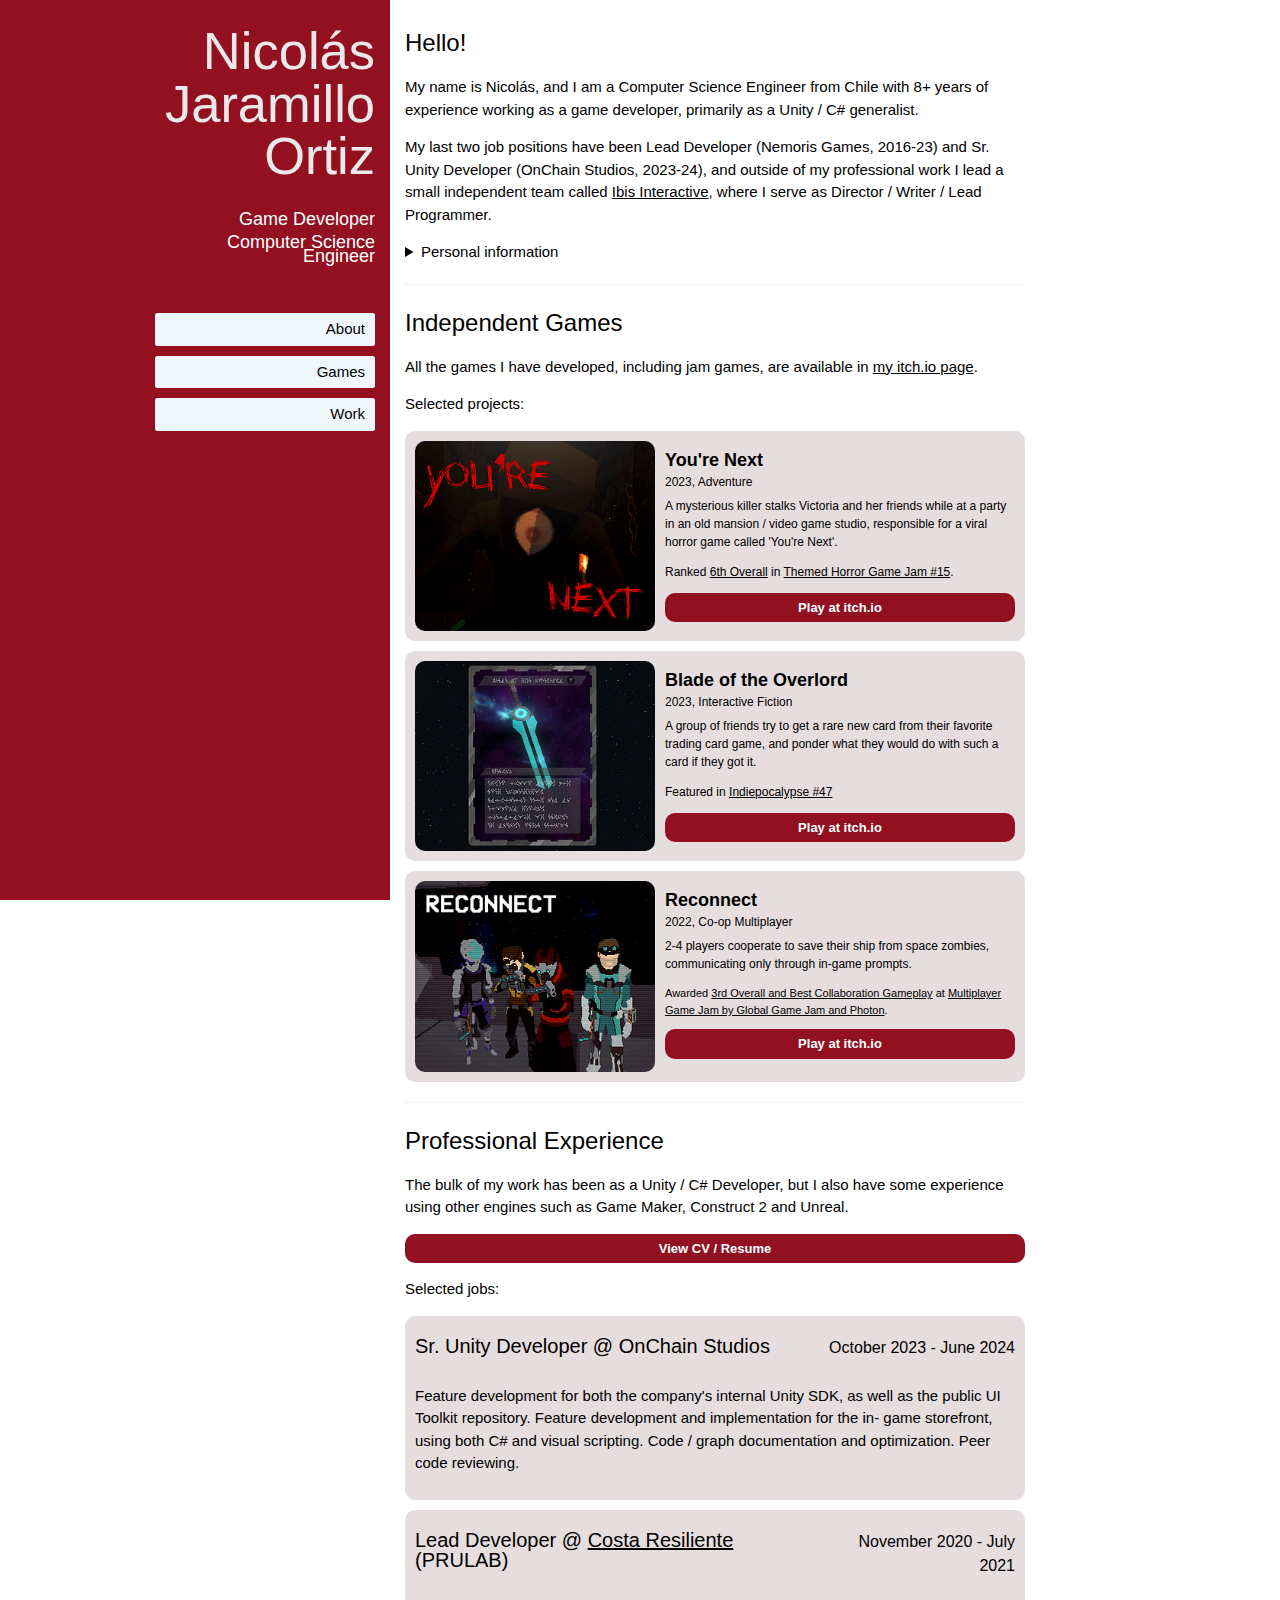
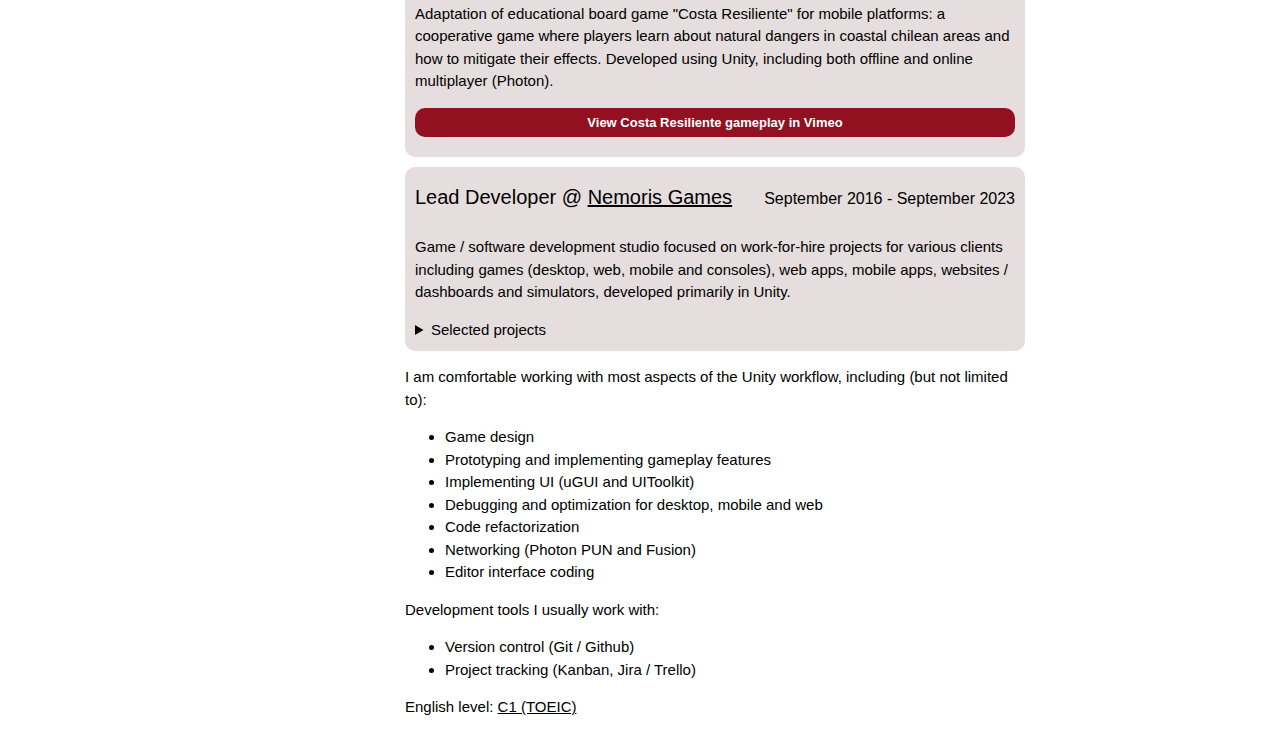
==== commit 02442edb: "merge" ====
--- a/index.html
+++ b/index.html
@@ -126,7 +126,112 @@
             <hr>
             <section id="work">
                 <h3>Professional Experience</h3>
+                <p>The bulk of my work has been as a Unity / C# Developer, but I also have some experience using other engines such as Game Maker, Construct 2 and Unreal.</p>
                 <a class="resume-btn" href="https://drive.google.com/file/d/1Tozuwv4XGOQXOXQSfHz2F4Dopp8ogQ15/view?usp=drive_link" target="_blank">View CV / Resume</a>
+                <p>Selected jobs:</p>
+                <div>
+
+                    <div class="job">
+                        <div class="job-header">
+                            <h4>Sr. Unity Developer @ OnChain Studios</h4>
+                            <h6 class="job-date">October 2023 - June 2024</h6>
+                            <h6 class="job-date-min">2023-24</h6>
+                        </div>
+                        <p>
+                            Feature development for both the company's internal Unity SDK, as well as the
+                            public UI Toolkit repository. Feature development and implementation for the in-
+                            game storefront, using both C# and visual scripting. Code / graph documentation
+                            and optimization. Peer code reviewing.
+                        </p>
+                    </div>
+
+                    <div class="job">
+                        <div class="job-header">
+                            <h4>Lead Developer @ <a href="https://pru-lab.cl/costa-resiliente/" target="_blank">Costa Resiliente</a> (PRULAB)</h4>
+                            <h6 class="job-date">November 2020 - July 2021</h6>
+                            <h6 class="job-date-min">2020-21</h6>
+                        </div>
+                        <p>
+                            Adaptation of educational board game "Costa Resiliente" for mobile platforms: a
+                            cooperative game where players learn about natural dangers in coastal chilean
+                            areas and how to mitigate their effects. Developed using Unity, including both
+                            offline and online multiplayer (Photon).
+                        </p>
+                        <a class="resume-btn" href="https://vimeo.com/730157316" target="_blank">View Costa Resiliente gameplay in Vimeo</a>
+                    </div>
+
+                    <div class="job">
+                        <div class="job-header">
+                            <h4>Lead Developer @ <a href="https://nemorisgames.com/" target="_blank">Nemoris Games</a></h4>
+                            <h6 class="job-date">September 2016 - September 2023</h6>
+                            <h6 class="job-date-min">2016-23</h6>
+                        </div>
+                        <p>
+                            Game / software development studio focused on work-for-hire projects for various
+                            clients including games (desktop, web, mobile and consoles), web apps, mobile
+                            apps, websites / dashboards and simulators, developed primarily in Unity.
+                        </p>
+                        <details>
+                            <summary>Selected projects</summary>
+                            <div class="job-game">
+                                <h5><a href="https://nemorisgames.com/portfolio/apruebo-run/" target="_blank">Apruebo Run</a></h5>
+                                <p>
+                                    Infinite runner where you collect coins and voting-related items. Your score not only unlocks cosmetics but also contributes to a global community score that has various objectives. Collaborate to reach the goal together!
+                                    <br>
+                                    Responsibilities:
+                                </p>
+                                <ul>
+                                    <li>Concept, game design</li>
+                                    <li>Gameplay implementation</li>
+                                    <li>Optimization for mobile</li>
+                                    <li>User interface implementation</li>
+                                    <li>Network synced score system</li>
+                                    <li>Implemented sharing pictures and score to social media</li>
+                                </ul>
+                            </div>
+                            <div class="job-game">
+                                <h5><a href="https://nemorisgames.com/portfolio/cpr-dea/" target="_blank">Incaps CPR & DEA Learning Course</a></h5>
+                                <p>
+                                    VR (Oculus Quest) medical training simulator for performing CPR and using an AED.
+                                    <br>
+                                    Responsibilities:
+                                </p>
+                                <ul>
+                                    <li>Feature programming</li>
+                                    <li>Implementing user interface</li>
+                                </ul>
+                            </div>
+                            <div class="job-game">
+                                <h5><a href="https://nemorisgames.com/portfolio/war-in-the-skies/" target="_blank">War in the Skies</a></h5>
+                                <p>
+                                    Mobile aerial combat game where the player leads a strike team of pilots that must fend off an alien invasion.
+                                    <br>
+                                    Responsibilities:
+                                </p>
+                                <ul>
+                                    <li>Porting original js scripts to C#</li>
+                                    <li>Script and character writing (alpha)</li>
+                                    <li>Implementing dialogue system using YarnSpinner (alpha)</li>
+                                </ul>
+                            </div>
+                            <div class="job-game">
+                                <h5><a href="https://nemorisgames.com/portfolio/surviving-aliens/" target="_blank">Surviving Aliens</a></h5>
+                                <p>
+                                    Online multiplayer social game based on Werewolf, where the humans must find the hidden aliens in the group, while the aliens must eliminate all humans.
+                                    <br>
+                                    Responsibilities:
+                                </p>
+                                <ul>
+                                    <li>Syncing client gameplay with networking server using web-sockets</li>
+                                    <li>Implementing user interface</li>
+                                    <li>Implementing player animations</li>
+                                </ul>
+                            </div>
+                        </details>
+                    </div>
+
+                </div>
+                
                 <p>I am comfortable working with most aspects of the Unity workflow, including (but not limited to):</p>
                 <ul>
                     <li>Game design</li>
